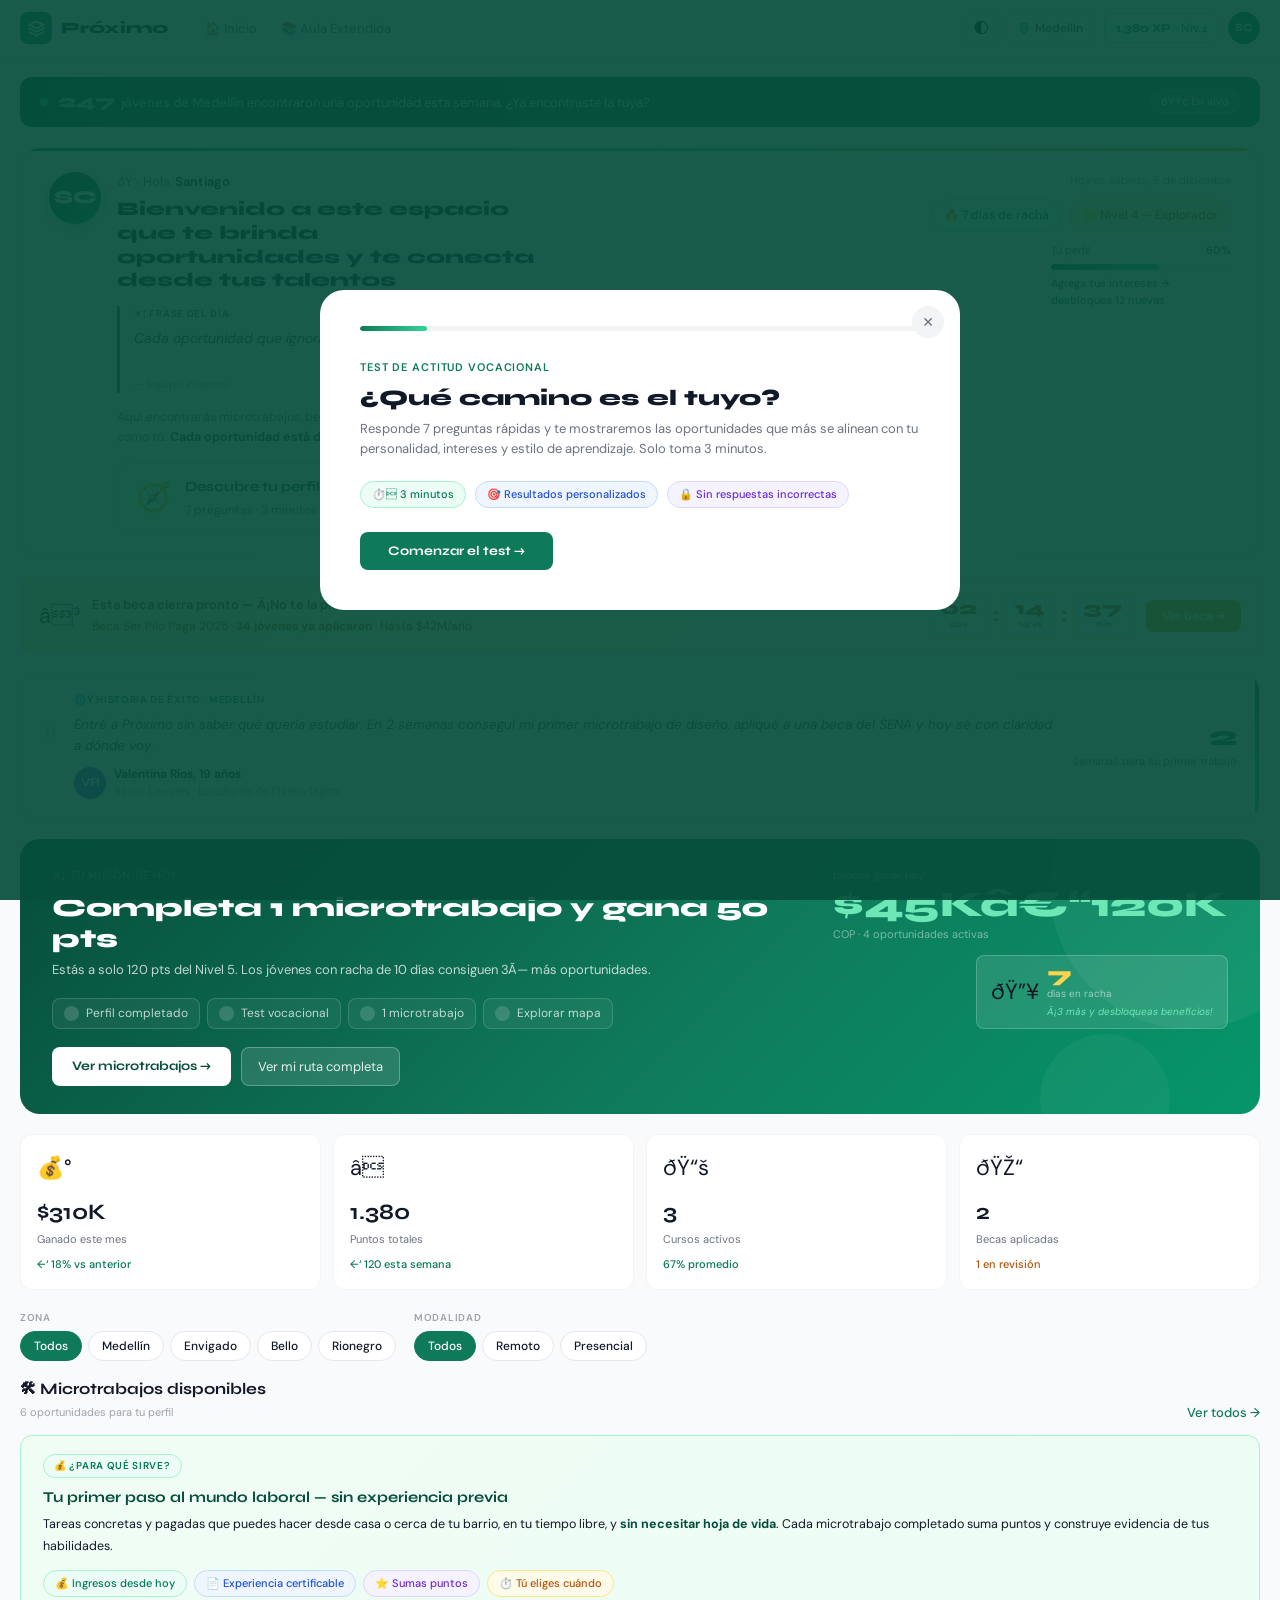
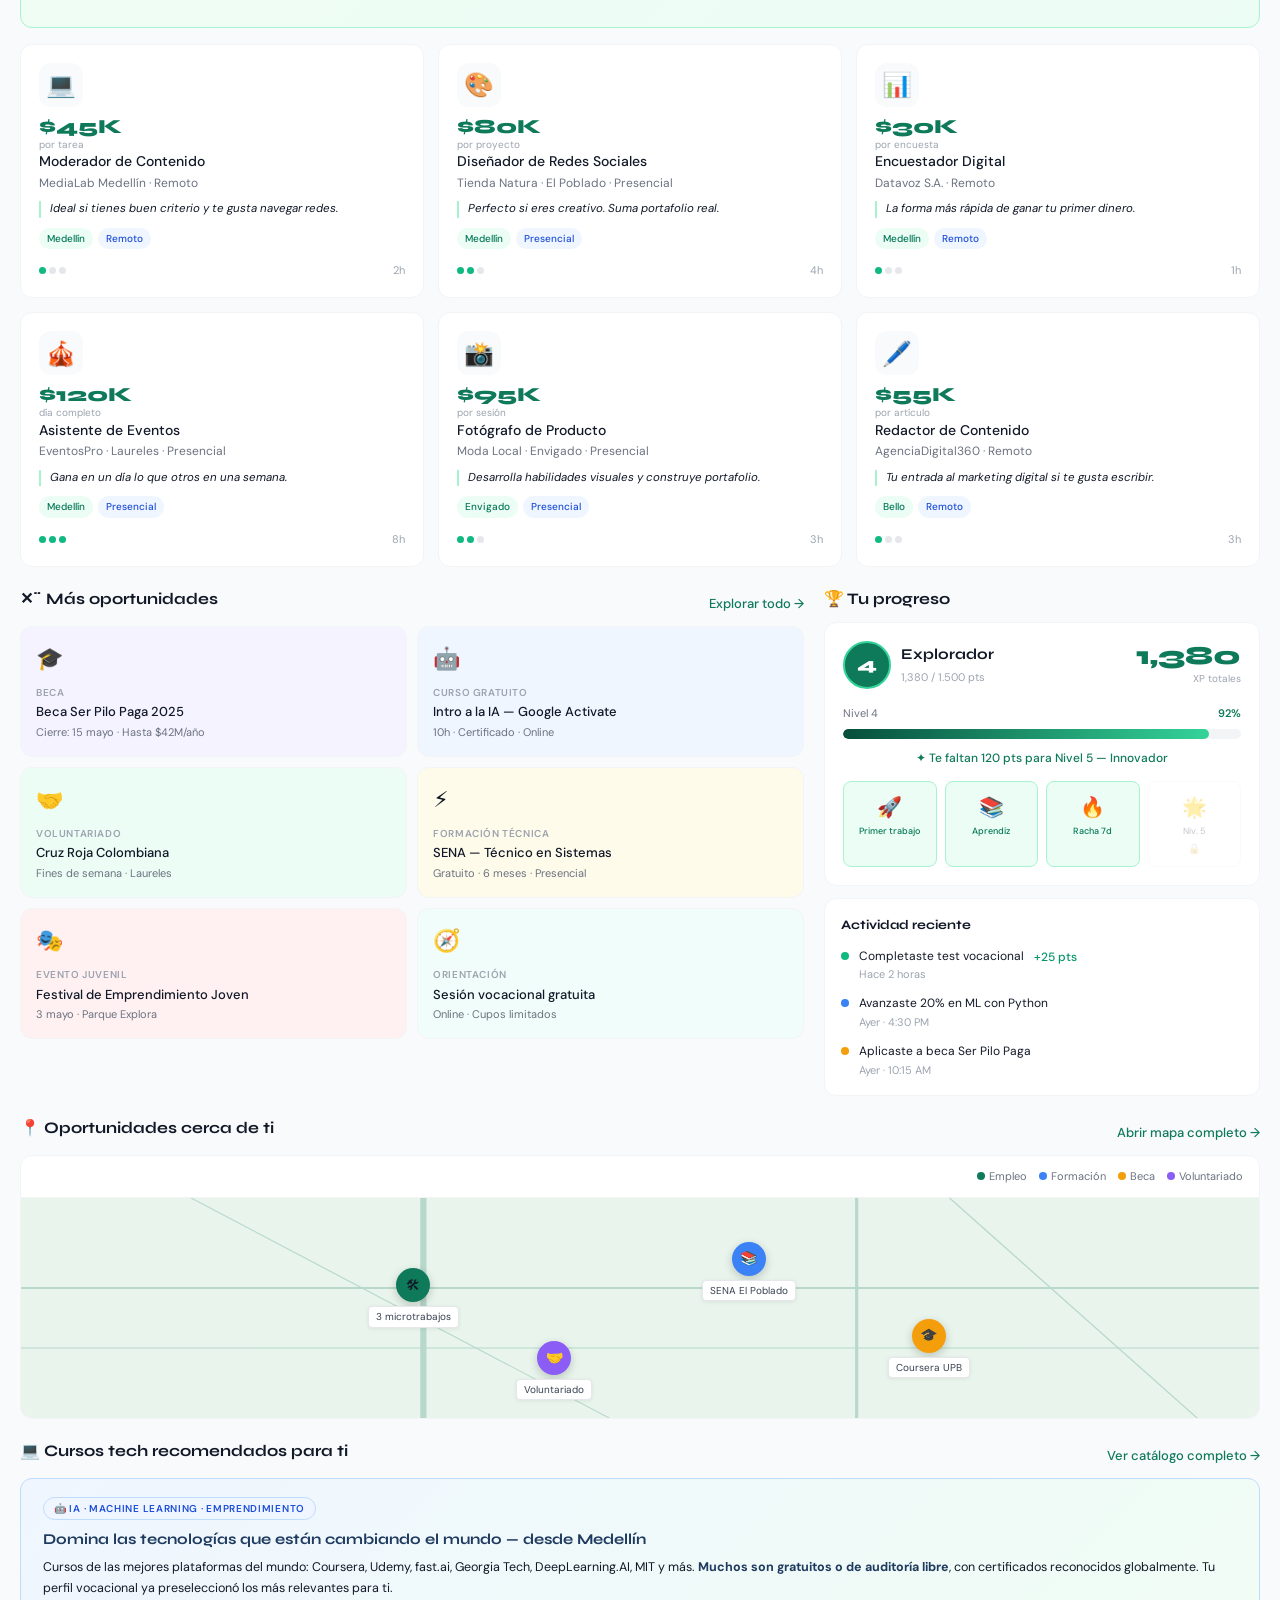
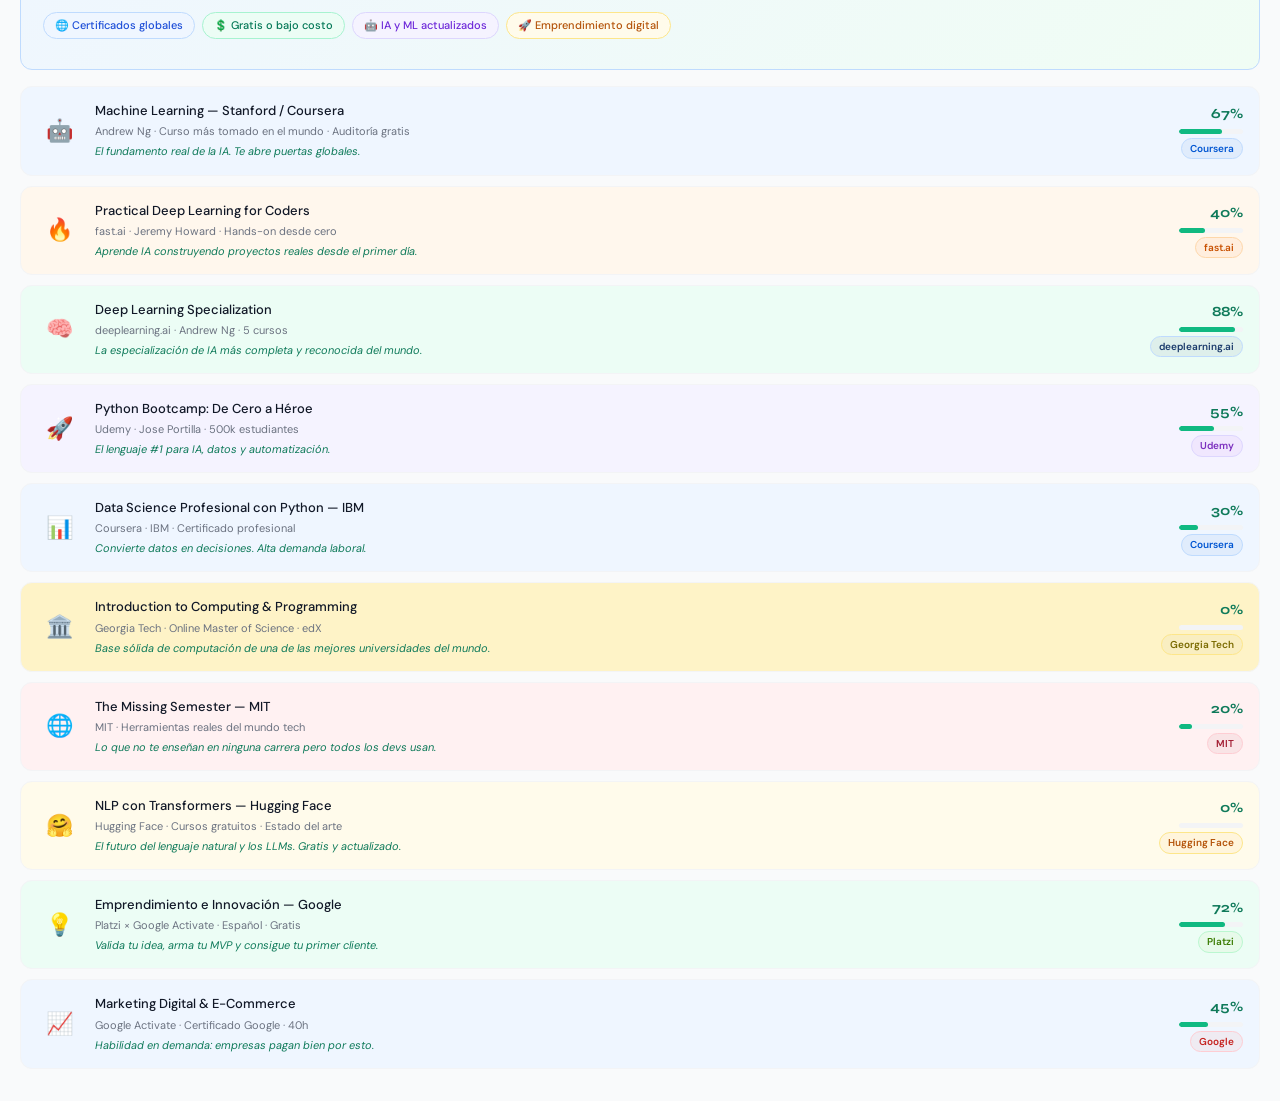
==== index.html @ 9eb7baf0 "cambio pagina 'pag' a 'index'" ====
<!DOCTYPE html>
<html lang="es">
<head>
<meta charset="UTF-8"/>
<meta name="viewport" content="width=device-width, initial-scale=1.0"/>
<title>Próximo</title>
<link rel="preconnect" href="https://fonts.googleapis.com"/>
<link href="https://fonts.googleapis.com/css2?family=Syne:wght@700;800&family=DM+Sans:ital,wght@0,300;0,400;0,500;1,400&display=swap" rel="stylesheet"/>
<link rel="stylesheet" href="styles.css"/>

</head>
<body>

<!-- ============ VOCATIONAL TEST OVERLAY ============ -->
<div id="voc-overlay">
  <div class="voc-box">
    <button class="voc-close-btn" onclick="closeVoc()" aria-label="Cerrar test vocacional">✕</button>
    <div class="voc-progress-bar"><div class="voc-progress-fill" id="vocProg" style="width:12%"></div></div>

    <!-- STEP 0 — intro -->
    <div class="voc-step active" id="vstep-0">
      <div class="voc-eyebrow">Test de actitud vocacional</div>
      <div class="voc-question fd">¿Qué camino es el tuyo?</div>
      <p class="voc-hint">Responde 7 preguntas rápidas y te mostraremos las oportunidades que más se alinean con tu personalidad, intereses y estilo de aprendizaje. Solo toma 3 minutos.</p>
      <div style="display:flex;flex-wrap:wrap;gap:9px;margin-bottom:24px">
        <span class="bpill bp-g">⏱️ 3 minutos</span>
        <span class="bpill bp-b">🎯 Resultados personalizados</span>
        <span class="bpill bp-v">🔒 Sin respuestas incorrectas</span>
      </div>
      <button class="voc-next" onclick="vocNext()">Comenzar el test →</button>
    </div>

    <!-- STEP 1 -->
    <div class="voc-step" id="vstep-1">
      <div class="voc-eyebrow">Pregunta 1 de 7 · Intereses</div>
      <div class="voc-question fd">¿Qué actividad disfrutas más en tu tiempo libre?</div>
      <p class="voc-hint">Elige la opción que más te identifique — no hay respuesta correcta.</p>
      <div class="voc-options" id="q1opts"></div>
      <div class="voc-nav"><button class="voc-back" onclick="vocBack(1)">← Volver</button><span class="voc-step-counter">1 / 7</span><button class="voc-next" id="q1next" disabled onclick="vocNext()">Siguiente →</button></div>
    </div>

    <!-- STEP 2 -->
    <div class="voc-step" id="vstep-2">
      <div class="voc-eyebrow">Pregunta 2 de 7 · Estilo de trabajo</div>
      <div class="voc-question fd">¿Cómo prefieres resolver un problema difícil?</div>
      <p class="voc-hint">Piensa en una situación real que hayas enfrentado.</p>
      <div class="voc-options" id="q2opts"></div>
      <div class="voc-nav"><button class="voc-back" onclick="vocBack(2)">← Volver</button><span class="voc-step-counter">2 / 7</span><button class="voc-next" id="q2next" disabled onclick="vocNext()">Siguiente →</button></div>
    </div>

    <!-- STEP 3 -->
    <div class="voc-step" id="vstep-3">
      <div class="voc-eyebrow">Pregunta 3 de 7 · Motivación</div>
      <div class="voc-question fd">¿Qué te haría sentir que tu trabajo valió la pena?</div>
      <p class="voc-hint">Imagina que al final del día miras atrás — ¿qué necesitas ver?</p>
      <div class="voc-options" id="q3opts"></div>
      <div class="voc-nav"><button class="voc-back" onclick="vocBack(3)">← Volver</button><span class="voc-step-counter">3 / 7</span><button class="voc-next" id="q3next" disabled onclick="vocNext()">Siguiente →</button></div>
    </div>

    <!-- STEP 4 -->
    <div class="voc-step" id="vstep-4">
      <div class="voc-eyebrow">Pregunta 4 de 7 · Entorno ideal</div>
      <div class="voc-question fd">¿En qué tipo de entorno te sientes más tú mismo?</div>
      <p class="voc-hint">No el lugar "correcto" — el que te da más energía.</p>
      <div class="voc-options" id="q4opts"></div>
      <div class="voc-nav"><button class="voc-back" onclick="vocBack(4)">← Volver</button><span class="voc-step-counter">4 / 7</span><button class="voc-next" id="q4next" disabled onclick="vocNext()">Siguiente →</button></div>
    </div>

    <!-- STEP 5 -->
    <div class="voc-step" id="vstep-5">
      <div class="voc-eyebrow">Pregunta 5 de 7 · Habilidades</div>
      <div class="voc-question fd">¿Cuál de estas actividades harías aunque no te pagaran?</div>
      <p class="voc-hint">Lo que fluye naturalmente en ti suele ser tu mayor fortaleza.</p>
      <div class="voc-options" id="q5opts"></div>
      <div class="voc-nav"><button class="voc-back" onclick="vocBack(5)">← Volver</button><span class="voc-step-counter">5 / 7</span><button class="voc-next" id="q5next" disabled onclick="vocNext()">Siguiente →</button></div>
    </div>

    <!-- STEP 6 -->
    <div class="voc-step" id="vstep-6">
      <div class="voc-eyebrow">Pregunta 6 de 7 · Aprendizaje</div>
      <div class="voc-question fd">¿Cómo aprendes mejor algo nuevo?</div>
      <p class="voc-hint">Tu estilo de aprendizaje define qué tipo de cursos y rutas se adaptarán mejor a ti.</p>
      <div class="voc-options" id="q6opts"></div>
      <div class="voc-nav"><button class="voc-back" onclick="vocBack(6)">← Volver</button><span class="voc-step-counter">6 / 7</span><button class="voc-next" id="q6next" disabled onclick="vocNext()">Siguiente →</button></div>
    </div>

    <!-- STEP 7 -->
    <div class="voc-step" id="vstep-7">
      <div class="voc-eyebrow">Pregunta 7 de 7 · Visión</div>
      <div class="voc-question fd">¿Cómo te imaginas en 5 años?</div>
      <p class="voc-hint">No tiene que ser exacto — elige lo que más te resuena ahora mismo.</p>
      <div class="voc-options" id="q7opts"></div>
      <div class="voc-nav"><button class="voc-back" onclick="vocBack(7)">← Volver</button><span class="voc-step-counter">7 / 7</span><button class="voc-next" id="q7next" disabled onclick="vocCalc()">Ver mi resultado →</button></div>
    </div>

    <!-- STEP 8 — RESULT -->
    <div class="voc-step" id="vstep-8">
      <div class="voc-result-header">
        <div class="voc-result-icon" id="vocResIcon"></div>
        <div class="voc-result-title fd" id="vocResTitle"></div>
        <p class="voc-result-sub" id="vocResSub"></p>
      </div>
      <div class="voc-traits" id="vocTraits"></div>
      <div class="voc-recs">
        <div class="voc-recs-title fd">Oportunidades recomendadas para ti</div>
        <div id="vocRecsList"></div>
      </div>
      <div class="voc-cta-row">
        <button class="btn-brand" onclick="closeVoc()">Ver mis oportunidades →</button>
        <button class="btn-outline" onclick="retakeVoc()">Repetir test</button>
      </div>
    </div>
  </div>
</div>

<!-- HEADER -->
<header class="header">
  <div class="header-inner">
    <div class="logo">
      <div class="logo-icon"><svg viewBox="0 0 24 24"><path d="M12 2L2 7l10 5 10-5-10-5zM2 17l10 5 10-5M2 12l10 5 10-5"/></svg></div>
      <span class="logo-name fd">Próximo</span>
    </div>
    <nav class="desktop-nav" id="desktopNav"></nav>
    <div class="header-right">
      <button class="theme-toggle-btn" id="themeToggleBtn" onclick="toggleTheme()" aria-label="Cambiar tema">🌓</button>
      <div class="loc-chip">
        <svg viewBox="0 0 24 24"><path d="M20 10c0 6-8 12-8 12s-8-6-8-12a8 8 0 0 1 16 0Z"/><circle cx="12" cy="10" r="3"/></svg>
        Medellín
      </div>
      <div class="xp-chip">1.380 XP <em>· Niv.4</em></div>
      <div class="avatar fd">SC</div>
      <button class="burger" id="burgerBtn" aria-label="Menú">
        <svg viewBox="0 0 24 24"><line x1="3" y1="6" x2="21" y2="6"/><line x1="3" y1="12" x2="21" y2="12"/><line x1="3" y1="18" x2="21" y2="18"/></svg>
      </button>
    </div>
  </div>
  <div class="mob-menu" id="mobileMenu"></div>
</header>

<main class="main">

  <!-- TICKER -->
  <div class="impact-ticker">
    <div class="ticker-dot"></div>
    <div class="ticker-text"><span class="ticker-count" id="tickerCount">247</span> <strong>jóvenes de Medellín</strong> encontraron una oportunidad esta semana. ¿Ya encontraste la tuya?</div>
    <span class="ticker-badge">ðŸŸ¢ En vivo</span>
  </div>

  <!-- WELCOME -->
  <div class="welcome">
    <div class="welcome-left">
      <div class="welcome-avatar fd">SC</div>
      <div>
        <div class="welcome-greeting">ðŸ‘‹ Hola, <strong>Santiago</strong></div>
        <div class="welcome-name fd">Bienvenido a este espacio que te brinda oportunidades y te conecta desde tus talentos</div>
        <div class="quote-box">
          <div class="quote-label">✕¦ Frase del día</div>
          <div class="quote-text" id="quoteText"></div>
          <div class="quote-author" id="quoteAuthor"></div>
        </div>
        <p class="welcome-purpose">Aquí encontrarás microtrabajos, becas, cursos y voluntariados pensados para jóvenes como tú. <strong>Cada oportunidad está diseñada para que crezcas desde lo que ya eres.</strong></p>
        <!-- VOC BANNER -->
        <div id="vocBannerWrap" style="margin-top:14px">
          <div class="voc-banner" onclick="openVoc()">
            <div class="voc-banner-icon">🧭</div>
            <div class="voc-banner-body">
              <div class="voc-banner-title fd">Descubre tu perfil vocacional</div>
              <div class="voc-banner-sub">7 preguntas · 3 minutos · Oportunidades personalizadas para ti</div>
            </div>
            <button class="voc-banner-btn">Hacer el test →</button>
          </div>
        </div>
      </div>
    </div>
    <div class="welcome-right">
      <div class="welcome-date" id="welcomeDate"></div>
      <div class="w-badges">
        <div class="w-badge w-badge-g">ðŸ”¥ 7 días de racha</div>
        <div class="w-badge w-badge-a">â­ Nivel 4 — Explorador</div>
      </div>
      <div class="onboard-bar">
        <div class="onboard-label"><span>Tu perfil</span><span class="onboard-pct">60%</span></div>
        <div class="onboard-track"><div class="onboard-fill" style="width:60%"></div></div>
        <div class="onboard-cta">Agrega tus intereses → desbloquea 12 nuevas</div>
      </div>
    </div>
  </div>

  <!-- FOMO -->
  <div class="fomo-banner">
    <div class="fomo-icon">â³</div>
    <div class="fomo-body">
      <div class="fomo-title">Esta beca cierra pronto — Â¡No te la pierdas!</div>
      <div class="fomo-sub">Beca Ser Pilo Paga 2025 · <strong>34 jóvenes ya aplicaron</strong> · Hasta $42M/año</div>
    </div>
    <div class="fomo-timer">
      <div class="timer-block"><div class="timer-num fd" id="timerD">02</div><div class="timer-lbl">días</div></div>
      <div class="timer-sep fd">:</div>
      <div class="timer-block"><div class="timer-num fd" id="timerH">14</div><div class="timer-lbl">horas</div></div>
      <div class="timer-sep fd">:</div>
      <div class="timer-block"><div class="timer-num fd" id="timerM">37</div><div class="timer-lbl">min</div></div>
    </div>
    <button class="fomo-btn" onclick="showToast('Â¡Redirigiendo a la beca! ðŸŽ“')">Ver beca →</button>
  </div>

  <!-- STORY -->
  <div class="story-card">
    <div class="story-qmark">"</div>
    <div class="story-body">
      <div class="story-tag">🌐Ÿ Historia de éxito · Medellín</div>
      <div class="story-text">Entré a Próximo sin saber qué quería estudiar. En 2 semanas conseguí mi primer microtrabajo de diseño, apliqué a una beca del SENA y hoy sé con claridad a dónde voy.</div>
      <div class="story-person">
        <div class="story-av fd">VR</div>
        <div><div class="story-name">Valentina Ríos, 19 años</div><div class="story-detail">Barrio Laureles · Estudiante de Diseño Digital</div></div>
      </div>
    </div>
    <div class="story-stat"><div class="story-stat-num fd">2</div><div class="story-stat-lbl">semanas para su primer trabajo</div></div>
  </div>

  <!-- HERO -->
  <div class="hero">
    <div class="hero-c1"></div><div class="hero-c2"></div>
    <div class="hero-inner">
      <div class="hero-left">
        <p class="hero-eyebrow">✕¦ Tu misión de hoy</p>
        <h1 class="hero-title fd">Completa 1 microtrabajo y gana 50 pts</h1>
        <p class="hero-sub">Estás a solo 120 pts del Nivel 5. Los jóvenes con racha de 10 días consiguen 3Ã— más oportunidades.</p>
        <div class="hero-tasks">
          <div class="hero-task done"><div class="task-dot done"><svg viewBox="0 0 12 12"><polyline points="2,6 5,9 10,3"/></svg></div>Perfil completado</div>
          <div class="hero-task done"><div class="task-dot done"><svg viewBox="0 0 12 12"><polyline points="2,6 5,9 10,3"/></svg></div>Test vocacional</div>
          <div class="hero-task todo"><div class="task-dot todo"></div>1 microtrabajo</div>
          <div class="hero-task todo"><div class="task-dot todo"></div>Explorar mapa</div>
        </div>
        <div class="hero-btns">
          <button class="btn-white" onclick="document.getElementById('jobs').scrollIntoView({behavior:'smooth'})">Ver microtrabajos →</button>
          <button class="btn-glass">Ver mi ruta completa</button>
        </div>
      </div>
      <div class="hero-right">
        <div>
          <div class="hero-earn-lbl">puedes ganar hoy</div>
          <div class="hero-earn-amt fd">$45Kâ€“120K</div>
          <div class="hero-earn-sub">COP · 4 oportunidades activas</div>
        </div>
        <div class="streak-box">
          <span class="streak-fire">ðŸ”¥</span>
          <div>
            <div class="streak-num fd">7</div>
            <div class="streak-lbl">días en racha</div>
            <div class="streak-tip">Â¡3 más y desbloqueas beneficios!</div>
          </div>
        </div>
      </div>
    </div>
  </div>

  <!-- STATS -->
  <div class="stats-grid">
    <div class="stat-card"><span class="stat-emoji">💰°</span><div class="stat-val fd">$310K</div><div class="stat-lbl">Ganado este mes</div><div class="stat-delta d-up">←‘ 18% vs anterior</div></div>
    <div class="stat-card"><span class="stat-emoji">â­</span><div class="stat-val fd">1.380</div><div class="stat-lbl">Puntos totales</div><div class="stat-delta d-up">←‘ 120 esta semana</div></div>
    <div class="stat-card"><span class="stat-emoji">ðŸ“š</span><div class="stat-val fd">3</div><div class="stat-lbl">Cursos activos</div><div class="stat-delta d-up">67% promedio</div></div>
    <div class="stat-card"><span class="stat-emoji">ðŸŽ“</span><div class="stat-val fd">2</div><div class="stat-lbl">Becas aplicadas</div><div class="stat-delta d-neu">1 en revisión</div></div>
  </div>

  <!-- FILTERS + JOBS -->
  <div id="jobs">
    <div class="filters-row">
      <div class="filter-group"><div class="filter-label">Zona</div><div class="pills" id="zonePills"></div></div>
      <div class="filter-group"><div class="filter-label">Modalidad</div><div class="pills" id="modePills"></div></div>
    </div>
    <div style="height:16px"></div>
    <div class="sec-hd"><div><div class="sec-title">🛠 Microtrabajos disponibles</div><div class="sec-sub" id="jobsCount"></div></div><button class="sec-link">Ver todos →</button></div>
    <div class="sec-intro si-jobs">
      <div class="sec-intro-tag">💰 ¿Para qué sirve?</div>
      <div class="sec-intro-title fd">Tu primer paso al mundo laboral — sin experiencia previa</div>
      <p class="sec-intro-text">Tareas concretas y pagadas que puedes hacer desde casa o cerca de tu barrio, en tu tiempo libre, y <strong>sin necesitar hoja de vida</strong>. Cada microtrabajo completado suma puntos y construye evidencia de tus habilidades.</p>
      <div class="sec-intro-benefits"><span class="bpill bp-g">💰 Ingresos desde hoy</span><span class="bpill bp-b">📄 Experiencia certificable</span><span class="bpill bp-v">⭐ Sumas puntos</span><span class="bpill bp-a">⏱️ Tú eliges cuándo</span></div>
    </div>
    <div class="jobs-grid" id="jobsGrid"></div>
  </div>

  <!-- OPPS + PROGRESS -->
  <div class="two-col">
    <div>
      <div class="sec-hd"><div class="sec-title">✕¨ Más oportunidades</div><button class="sec-link">Explorar todo →</button></div>
      <div class="opps-grid" id="oppsGrid"></div>
    </div>
    <div>
      <div class="sec-hd" style="margin-bottom:10px"><div class="sec-title">🏆 Tu progreso</div></div>
      <div class="prog-card">
        <div class="level-row">
          <div style="display:flex;align-items:center">
            <div class="level-circle fd">4</div>
            <div class="level-info"><div class="level-name fd">Explorador</div><div class="level-pts-lbl">1.380 / 1.500 pts</div></div>
          </div>
          <div><div class="pts-big fd">1.380</div><div class="pts-big-lbl">XP totales</div></div>
        </div>
        <div class="prog-label-row"><span>Nivel 4</span><span class="prog-pct">92%</span></div>
        <div class="prog-track"><div class="prog-fill" style="width:92%"></div></div>
        <div class="prog-milestone">✕¦ Te faltan 120 pts para Nivel 5 — Innovador</div>
        <div class="achievements">
          <div class="ach earned"><span class="ach-emoji">🚀</span><span class="ach-name">Primer trabajo</span></div>
          <div class="ach earned"><span class="ach-emoji">📚</span><span class="ach-name">Aprendiz</span></div>
          <div class="ach earned"><span class="ach-emoji">🔥</span><span class="ach-name">Racha 7d</span></div>
          <div class="ach ach-fade"><span class="ach-emoji">🌐</span><span class="ach-name">Niv. 5</span><span class="ach-lock">🔒</span></div>
        </div>
      </div>
      <div class="activity-card">
        <div class="activity-title fd">Actividad reciente</div>
        <div class="act-list" id="activityList"></div>
      </div>
    </div>
  </div>

  <!-- MAPA -->
  <div>
    <div class="sec-hd"><div class="sec-title">📍 Oportunidades cerca de ti</div><button class="sec-link">Abrir mapa completo →</button></div>
    <div class="map-card">
      <div class="map-filters-bar">
        <div class="pills" id="mapPills"></div>
        <div class="map-legend">
          <div class="legend-item"><div class="legend-dot" style="background:#0F7A5A"></div>Empleo</div>
          <div class="legend-item"><div class="legend-dot" style="background:#3B82F6"></div>Formación</div>
          <div class="legend-item"><div class="legend-dot" style="background:#F59E0B"></div>Beca</div>
          <div class="legend-item"><div class="legend-dot" style="background:#8B5CF6"></div>Voluntariado</div>
        </div>
      </div>
      <div class="map-area">
        <svg viewBox="0 0 400 220" preserveAspectRatio="none">
          <line x1="0" y1="90" x2="400" y2="90" stroke="#0F7A5A" stroke-width="2"/>
          <line x1="0" y1="150" x2="400" y2="150" stroke="#0F7A5A" stroke-width="1"/>
          <line x1="130" y1="0" x2="130" y2="220" stroke="#0F7A5A" stroke-width="2"/>
          <line x1="270" y1="0" x2="270" y2="220" stroke="#0F7A5A" stroke-width="1"/>
          <line x1="55" y1="0" x2="190" y2="220" stroke="#0F7A5A" stroke-width=".6"/>
          <line x1="300" y1="0" x2="380" y2="220" stroke="#0F7A5A" stroke-width=".6"/>
        </svg>
        <div class="map-pin" style="left:28%;top:32%"><div class="map-pin-circle" style="background:#0F7A5A">🛠</div><div class="map-pin-lbl">3 microtrabajos</div></div>
        <div class="map-pin" style="left:55%;top:20%"><div class="map-pin-circle" style="background:#3B82F6">📚</div><div class="map-pin-lbl">SENA El Poblado</div></div>
        <div class="map-pin" style="left:70%;top:55%"><div class="map-pin-circle" style="background:#F59E0B">🎓</div><div class="map-pin-lbl">Coursera UPB</div></div>
        <div class="map-pin" style="left:40%;top:65%"><div class="map-pin-circle" style="background:#8B5CF6">🤝</div><div class="map-pin-lbl">Voluntariado</div></div>
      </div>
    </div>
  </div>

  <!-- CURSOS TECH -->
  <div>
    <div class="sec-hd"><div class="sec-title">💻 Cursos tech recomendados para ti</div><button class="sec-link" onclick="showToast('¡Próximamente catálogo extendido!')">Ver catálogo completo →</button></div>
    <div class="sec-intro si-courses">
      <div class="sec-intro-tag">🤖 IA · Machine Learning · Emprendimiento</div>
      <div class="sec-intro-title fd">Domina las tecnologías que están cambiando el mundo — desde Medellín</div>
      <p class="sec-intro-text">Cursos de las mejores plataformas del mundo: Coursera, Udemy, fast.ai, Georgia Tech, DeepLearning.AI, MIT y más. <strong>Muchos son gratuitos o de auditoría libre</strong>, con certificados reconocidos globalmente. Tu perfil vocacional ya preseleccionó los más relevantes para ti.</p>
      <div class="sec-intro-benefits"><span class="bpill bp-b">🌐 Certificados globales</span><span class="bpill bp-g">💲 Gratis o bajo costo</span><span class="bpill bp-v">🤖 IA y ML actualizados</span><span class="bpill bp-a">🚀 Emprendimiento digital</span></div>
    </div>
    <div class="courses-list" id="coursesList"></div>
  </div>

</main>

<!-- GENERAL DETAIL MODAL -->
<div id="modal-general" class="modal-overlay" onclick="closeGeneralModal(event)">
  <div class="modal-box">
    <div class="modal-header">
      <button class="modal-close-btn" onclick="closeGeneralModal(event)">✕</button>
      <div id="modal-gen-eyebrow" style="font-size: 11px; text-transform: uppercase; opacity: 0.8; font-weight: 600; margin-bottom: 4px;">Detalle</div>
      <h3 id="modal-gen-title" style="font-family:'Syne',sans-serif; font-size: 18px; font-weight: 800; margin: 0; line-height: 1.3;"></h3>
    </div>
    <div class="modal-body" id="modal-gen-body">
      <!-- Dynamic Content -->
    </div>
  </div>
</div>

<!-- INTERESTS SELECTOR MODAL -->
<div id="modal-interests" class="modal-overlay" onclick="closeInterestsModal(event)">
  <div class="modal-box" style="max-width: 480px;">
    <div class="modal-header">
      <button class="modal-close-btn" onclick="closeInterestsModal(event)">✕</button>
      <h3 style="font-family:'Syne',sans-serif; font-size: 18px; font-weight: 800; margin: 0;">Selecciona tus intereses</h3>
    </div>
    <div class="modal-body">
      <p style="font-size: 12.5px; color: var(--gray-500); margin-bottom: 16px;">Elige los temas que más te interesan para desbloquear nuevas oportunidades personalizadas (+40% perfil).</p>
      <div style="display: grid; grid-template-columns: 1fr 1fr; gap: 8px; margin-bottom: 20px;" id="interestsGrid">
        <!-- populated dynamically -->
      </div>
      <button class="btn-brand" style="width: 100%;" onclick="saveInterests()">Guardar intereses →</button>
    </div>
  </div>
</div>

<nav class="mobile-nav"><div class="mob-nav-items" id="mobileNav"></div></nav>
<div class="mob-spacer"></div>
<div class="toast" id="toast"></div>

<script src="app.js" defer></script>
</body>
</html>
---- styles.css ----
@import url('css/variables.css');
@import url('css/header.css');
@import url('css/ticker-welcome-fomo.css');
@import url('css/vocational.css');
@import url('css/hero-stats.css');
@import url('css/jobs-opps-map.css');
@import url('css/modals-toasts.css');
@import url('css/dark-theme.css');
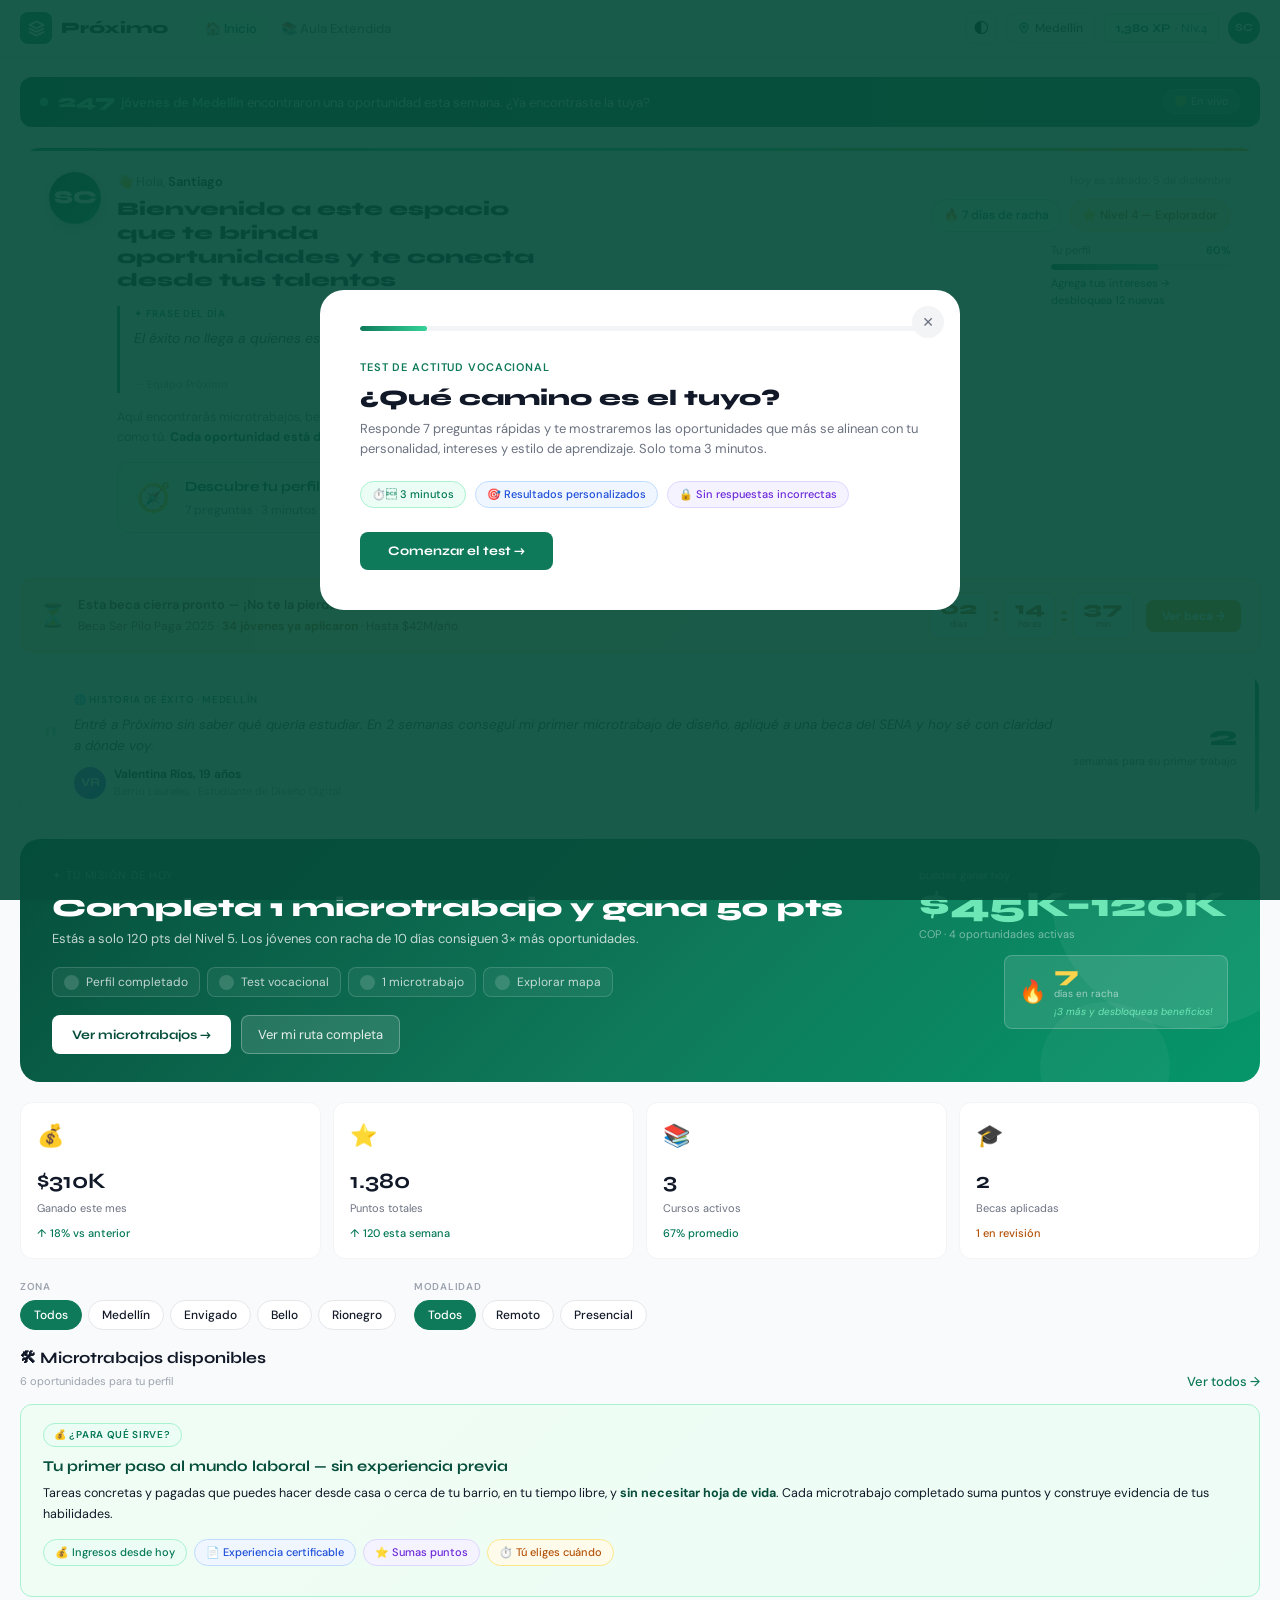
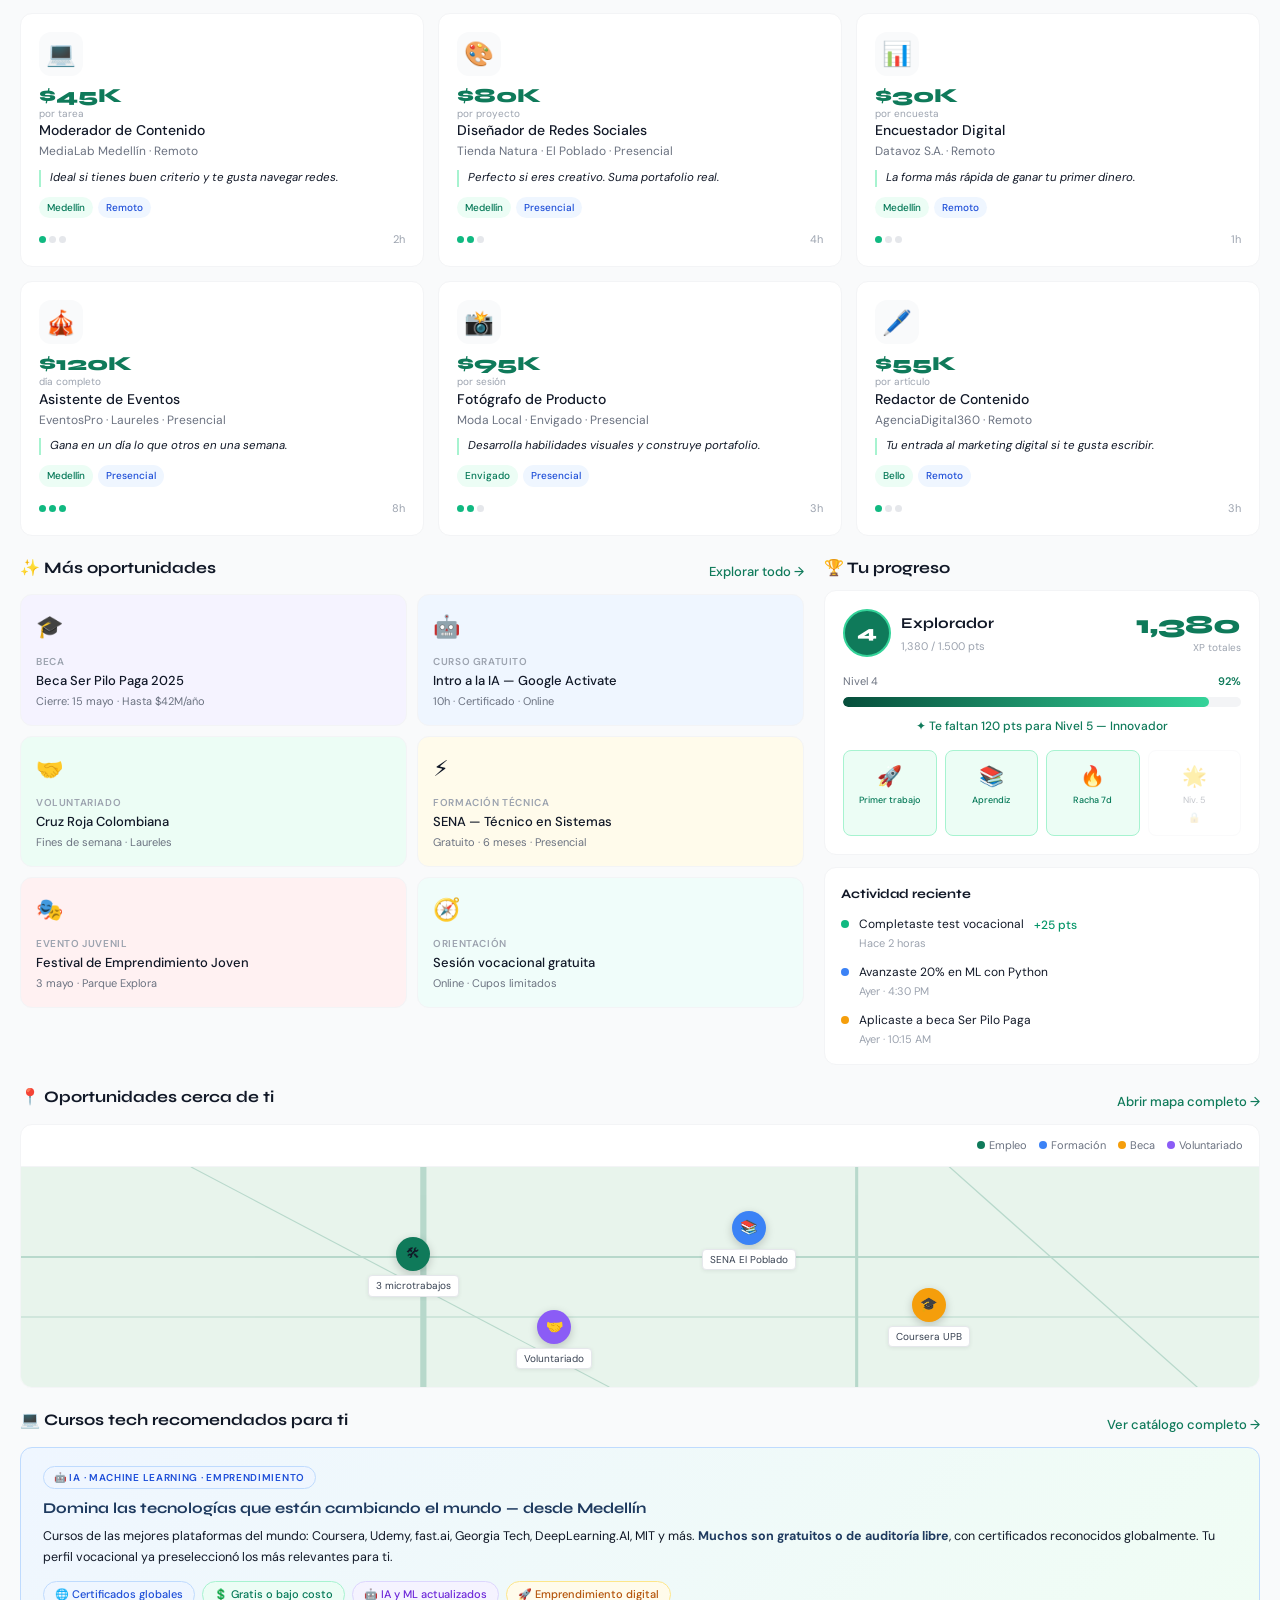
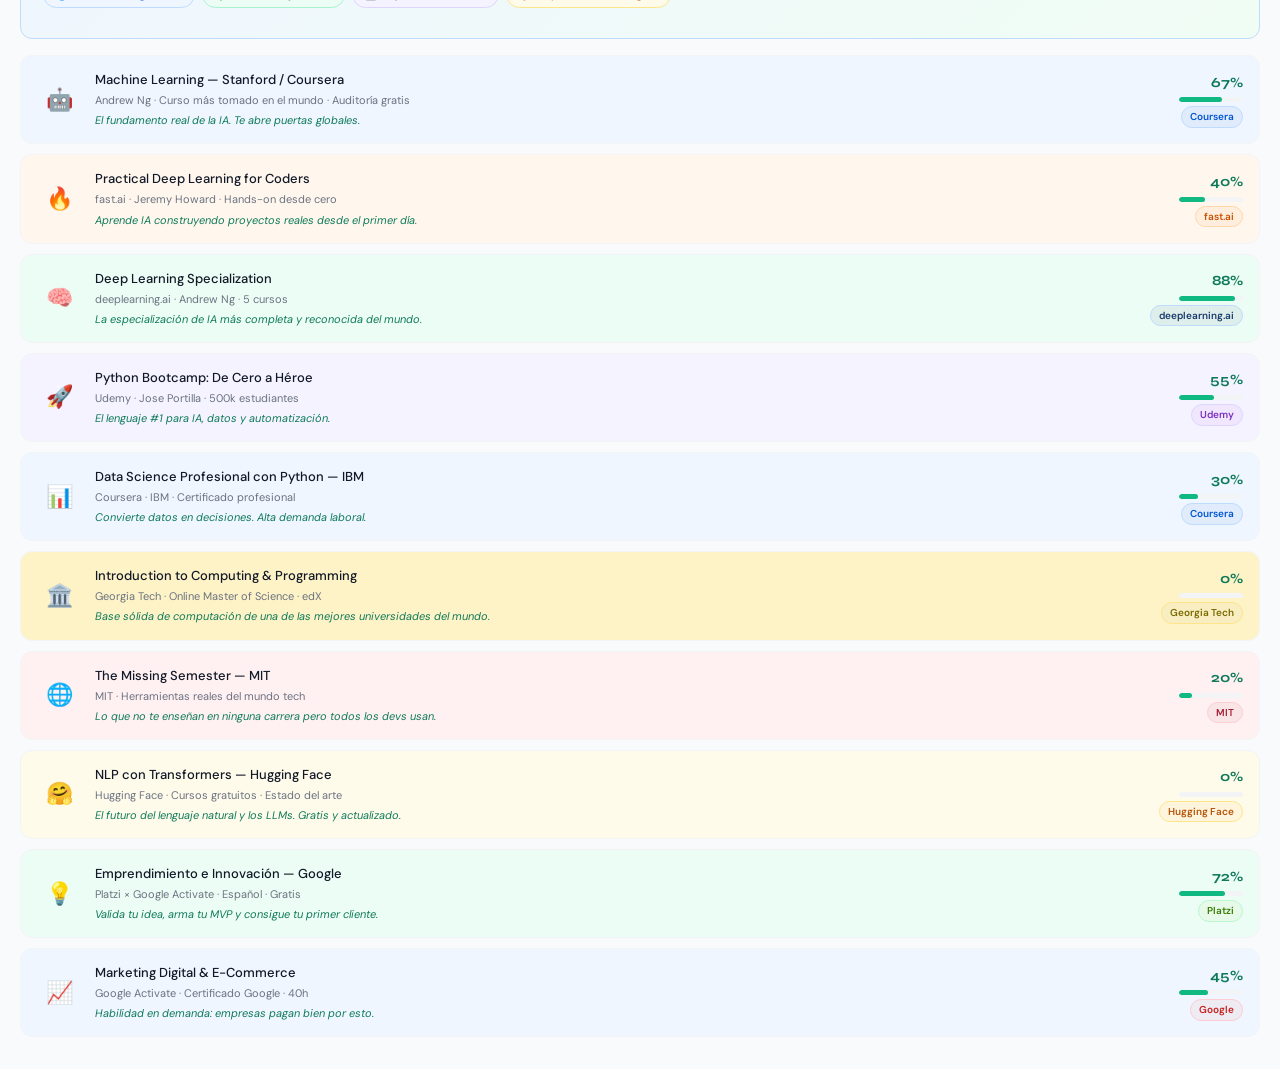
==== commit eecb256e: "prototipo real" ====
--- a/index.html
+++ b/index.html
@@ -143,7 +143,7 @@
   <div class="impact-ticker">
     <div class="ticker-dot"></div>
     <div class="ticker-text"><span class="ticker-count" id="tickerCount">247</span> <strong>jóvenes de Medellín</strong> encontraron una oportunidad esta semana. ¿Ya encontraste la tuya?</div>
-    <span class="ticker-badge">ðŸŸ¢ En vivo</span>
+    <span class="ticker-badge">🟢 En vivo</span>
   </div>
 
   <!-- WELCOME -->
@@ -151,10 +151,10 @@
     <div class="welcome-left">
       <div class="welcome-avatar fd">SC</div>
       <div>
-        <div class="welcome-greeting">ðŸ‘‹ Hola, <strong>Santiago</strong></div>
+        <div class="welcome-greeting">👋 Hola, <strong>Santiago</strong></div>
         <div class="welcome-name fd">Bienvenido a este espacio que te brinda oportunidades y te conecta desde tus talentos</div>
         <div class="quote-box">
-          <div class="quote-label">✕¦ Frase del día</div>
+          <div class="quote-label">✦ Frase del día</div>
           <div class="quote-text" id="quoteText"></div>
           <div class="quote-author" id="quoteAuthor"></div>
         </div>
@@ -175,8 +175,8 @@
     <div class="welcome-right">
       <div class="welcome-date" id="welcomeDate"></div>
       <div class="w-badges">
-        <div class="w-badge w-badge-g">ðŸ”¥ 7 días de racha</div>
-        <div class="w-badge w-badge-a">â­ Nivel 4 — Explorador</div>
+        <div class="w-badge w-badge-g">🔥 7 días de racha</div>
+        <div class="w-badge w-badge-a">⭐ Nivel 4 — Explorador</div>
       </div>
       <div class="onboard-bar">
         <div class="onboard-label"><span>Tu perfil</span><span class="onboard-pct">60%</span></div>
@@ -188,9 +188,9 @@
 
   <!-- FOMO -->
   <div class="fomo-banner">
-    <div class="fomo-icon">â³</div>
+    <div class="fomo-icon">⏳</div>
     <div class="fomo-body">
-      <div class="fomo-title">Esta beca cierra pronto — Â¡No te la pierdas!</div>
+      <div class="fomo-title">Esta beca cierra pronto — ¡No te la pierdas!</div>
       <div class="fomo-sub">Beca Ser Pilo Paga 2025 · <strong>34 jóvenes ya aplicaron</strong> · Hasta $42M/año</div>
     </div>
     <div class="fomo-timer">
@@ -200,14 +200,14 @@
       <div class="timer-sep fd">:</div>
       <div class="timer-block"><div class="timer-num fd" id="timerM">37</div><div class="timer-lbl">min</div></div>
     </div>
-    <button class="fomo-btn" onclick="showToast('Â¡Redirigiendo a la beca! ðŸŽ“')">Ver beca →</button>
+    <button class="fomo-btn" onclick="showToast('¡Redirigiendo a la beca! 🎓')">Ver beca →</button>
   </div>
 
   <!-- STORY -->
   <div class="story-card">
     <div class="story-qmark">"</div>
     <div class="story-body">
-      <div class="story-tag">🌐Ÿ Historia de éxito · Medellín</div>
+      <div class="story-tag">🌐 Historia de éxito · Medellín</div>
       <div class="story-text">Entré a Próximo sin saber qué quería estudiar. En 2 semanas conseguí mi primer microtrabajo de diseño, apliqué a una beca del SENA y hoy sé con claridad a dónde voy.</div>
       <div class="story-person">
         <div class="story-av fd">VR</div>
@@ -222,9 +222,9 @@
     <div class="hero-c1"></div><div class="hero-c2"></div>
     <div class="hero-inner">
       <div class="hero-left">
-        <p class="hero-eyebrow">✕¦ Tu misión de hoy</p>
+        <p class="hero-eyebrow">✦ Tu misión de hoy</p>
         <h1 class="hero-title fd">Completa 1 microtrabajo y gana 50 pts</h1>
-        <p class="hero-sub">Estás a solo 120 pts del Nivel 5. Los jóvenes con racha de 10 días consiguen 3Ã— más oportunidades.</p>
+        <p class="hero-sub">Estás a solo 120 pts del Nivel 5. Los jóvenes con racha de 10 días consiguen 3× más oportunidades.</p>
         <div class="hero-tasks">
           <div class="hero-task done"><div class="task-dot done"><svg viewBox="0 0 12 12"><polyline points="2,6 5,9 10,3"/></svg></div>Perfil completado</div>
           <div class="hero-task done"><div class="task-dot done"><svg viewBox="0 0 12 12"><polyline points="2,6 5,9 10,3"/></svg></div>Test vocacional</div>
@@ -239,15 +239,15 @@
       <div class="hero-right">
         <div>
           <div class="hero-earn-lbl">puedes ganar hoy</div>
-          <div class="hero-earn-amt fd">$45Kâ€“120K</div>
+          <div class="hero-earn-amt fd">$45K–120K</div>
           <div class="hero-earn-sub">COP · 4 oportunidades activas</div>
         </div>
         <div class="streak-box">
-          <span class="streak-fire">ðŸ”¥</span>
+          <span class="streak-fire">🔥</span>
           <div>
             <div class="streak-num fd">7</div>
             <div class="streak-lbl">días en racha</div>
-            <div class="streak-tip">Â¡3 más y desbloqueas beneficios!</div>
+            <div class="streak-tip">¡3 más y desbloqueas beneficios!</div>
           </div>
         </div>
       </div>
@@ -256,10 +256,10 @@
 
   <!-- STATS -->
   <div class="stats-grid">
-    <div class="stat-card"><span class="stat-emoji">💰°</span><div class="stat-val fd">$310K</div><div class="stat-lbl">Ganado este mes</div><div class="stat-delta d-up">←‘ 18% vs anterior</div></div>
-    <div class="stat-card"><span class="stat-emoji">â­</span><div class="stat-val fd">1.380</div><div class="stat-lbl">Puntos totales</div><div class="stat-delta d-up">←‘ 120 esta semana</div></div>
-    <div class="stat-card"><span class="stat-emoji">ðŸ“š</span><div class="stat-val fd">3</div><div class="stat-lbl">Cursos activos</div><div class="stat-delta d-up">67% promedio</div></div>
-    <div class="stat-card"><span class="stat-emoji">ðŸŽ“</span><div class="stat-val fd">2</div><div class="stat-lbl">Becas aplicadas</div><div class="stat-delta d-neu">1 en revisión</div></div>
+    <div class="stat-card"><span class="stat-emoji">💰</span><div class="stat-val fd">$310K</div><div class="stat-lbl">Ganado este mes</div><div class="stat-delta d-up">↑ 18% vs anterior</div></div>
+    <div class="stat-card"><span class="stat-emoji">⭐</span><div class="stat-val fd">1.380</div><div class="stat-lbl">Puntos totales</div><div class="stat-delta d-up">↑ 120 esta semana</div></div>
+    <div class="stat-card"><span class="stat-emoji">📚</span><div class="stat-val fd">3</div><div class="stat-lbl">Cursos activos</div><div class="stat-delta d-up">67% promedio</div></div>
+    <div class="stat-card"><span class="stat-emoji">🎓</span><div class="stat-val fd">2</div><div class="stat-lbl">Becas aplicadas</div><div class="stat-delta d-neu">1 en revisión</div></div>
   </div>
 
   <!-- FILTERS + JOBS -->
@@ -282,7 +282,7 @@
   <!-- OPPS + PROGRESS -->
   <div class="two-col">
     <div>
-      <div class="sec-hd"><div class="sec-title">✕¨ Más oportunidades</div><button class="sec-link">Explorar todo →</button></div>
+      <div class="sec-hd"><div class="sec-title">✨ Más oportunidades</div><button class="sec-link">Explorar todo →</button></div>
       <div class="opps-grid" id="oppsGrid"></div>
     </div>
     <div>
@@ -297,7 +297,7 @@
         </div>
         <div class="prog-label-row"><span>Nivel 4</span><span class="prog-pct">92%</span></div>
         <div class="prog-track"><div class="prog-fill" style="width:92%"></div></div>
-        <div class="prog-milestone">✕¦ Te faltan 120 pts para Nivel 5 — Innovador</div>
+        <div class="prog-milestone">✦ Te faltan 120 pts para Nivel 5 — Innovador</div>
         <div class="achievements">
           <div class="ach earned"><span class="ach-emoji">🚀</span><span class="ach-name">Primer trabajo</span></div>
           <div class="ach earned"><span class="ach-emoji">📚</span><span class="ach-name">Aprendiz</span></div>
